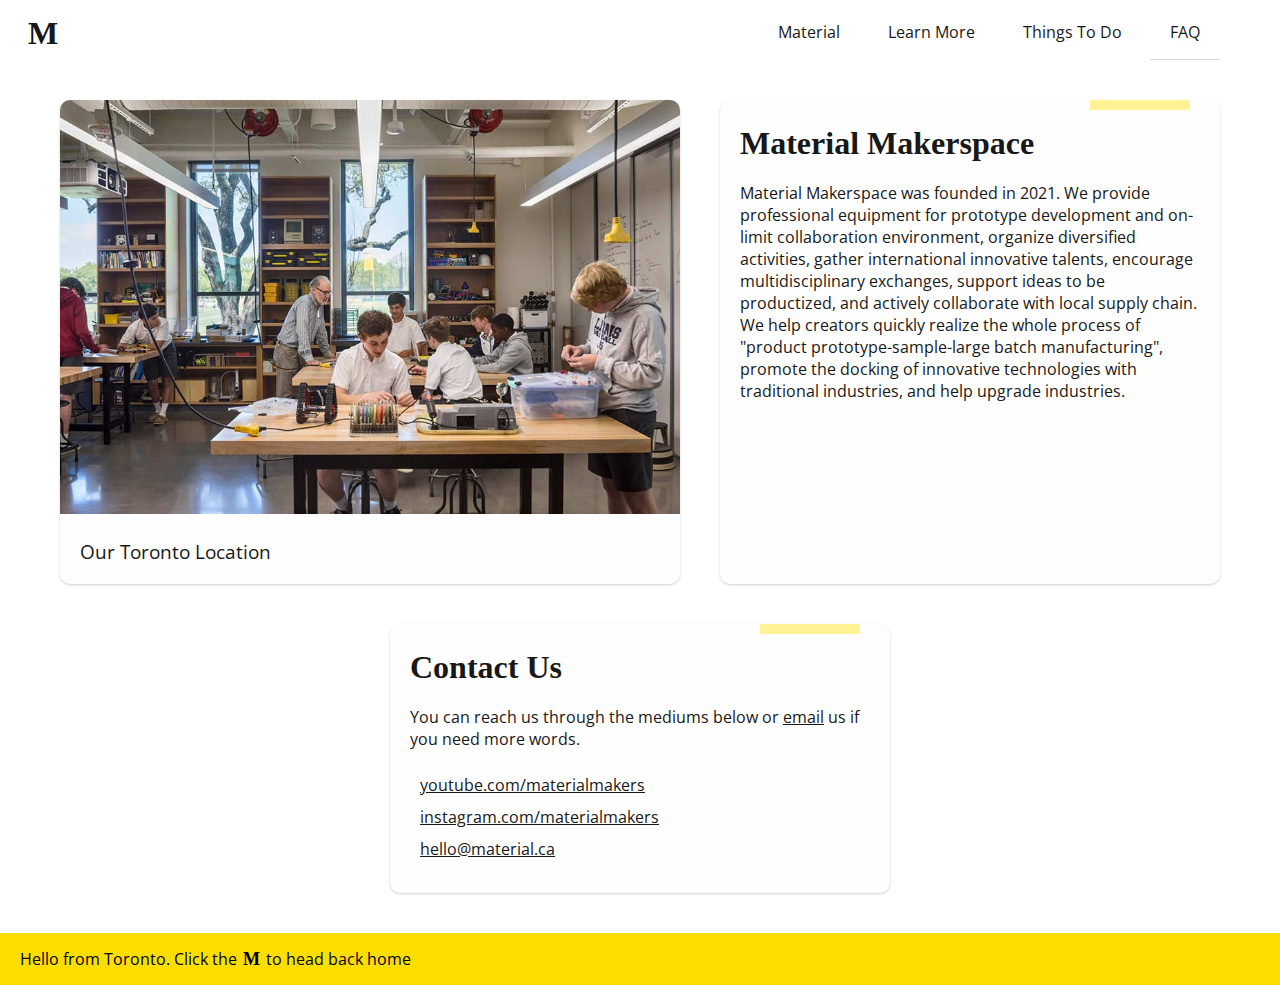
==== faq.html @ 5d3c2c6b "Initial push" ====
<!DOCTYPE html>
<html lang="en">

<head>
    <meta charset="UTF-8">
    <meta name="viewport" content="width=device-width, initial-scale=1.0,maximum-scale=1.0, user-scalable=0" />
    <meta name="description" content="Material Makespace; Welcome!">
    <title>Material Makespace</title>
    <link rel="icon" type="image/x-icon" href="assets/favicon.ico">
    <link rel="stylesheet" type="text/css" href="css/styles.css">
</head>

<body>
    <!-- NAV element -->
    <nav>
        <div class="hamburgerbtn">
            <input type="checkbox" id="hamburger">
            <div class="bar"></div>
            <div class="bar"></div>
            <div class="bar"></div>
            <ul>
                <li><a href="/index.html">Material</a></li>
                <li><a href="/learn.html">Learn More</a></li>
                <li><a href="/things.html">Things To Do</a></li>
                <li class="current"><a href="/faq.html">FAQ</a></li>
            </ul>
        </div>
        <a href="/index.html">
            <div class="logo">M</div>
        </a>
    </nav>

    <main>
        <div class="card-container">
            <div class="fade-in image-card">
                <img class="top-img" src="assets/landing2.jpg" alt="Brian Latchman">
                <img src="assets/landing.jpg" alt="Brian Latchman">
                <h3 class="card-content">Our Toronto Location</h3>
            </div>
            <div class="card fade-in">
                <div class="card-accent"></div>
                <div class='spacer'></div>
                <h1 class="title">Material Makerspace</h1>
                <div class='spacer'></div>
                <p>
                    Material Makerspace was founded in
                    2021. We provide professional equipment for
                    prototype development and on-limit
                    collaboration environment, organize
                    diversified activities, gather international
                    innovative talents, encourage multidisciplinary exchanges, support ideas to be
                    productized, and actively collaborate with
                    local supply chain. We help creators quickly
                    realize the whole process of "product
                    prototype-sample-large batch manufacturing",
                    promote the docking of innovative
                    technologies with traditional industries, and
                    help upgrade industries.
                </p>
            </div>
            <div class="card fade-in">
                <div class="card-accent"></div>
                <div class='spacer'></div>
                <h1 class="title">Contact Us</h1>
                <div class='spacer'></div>
                <p>
                    You can reach us through the mediums below or <a href="#">email</a> us if
                    you need more words.
                </p>
                <br>
                <a href="#" target="_blank" class="icon-link">
                    <span>youtube.com/materialmakers</span>
                </a>
                <br>
                <div class='spacer'></div>
                <a href="#" target="_blank" class="icon-link">
                    <span>instagram.com/materialmakers</span>
                </a>
                <br>
                <div class='spacer'></div>
                <a href="#" target="_blank" class="icon-link">
                    <span>hello@material.ca</span>
                </a>
                <div class='spacer'></div>
                <div class='spacer'></div>
                <div class='spacer'></div>
            </div>
        </div>
    </main>

    <footer class="footer-container fade-in">
        <p>Hello from Toronto. Click the
        <div class="logo-foot">M</div> to head back home</p>
    </footer>

</body>

</html>
---- css/styles.css ----
@import url('https://fonts.googleapis.com/css2?family=Open+Sans:wght@400;700&display=swap');
* {
    padding: 0;
    margin: 0;
    text-decoration: none;
    box-sizing: border-box;
}

/* Scrollbar & Selection */

::-moz-selection {
    background: #d1d1d1;
}

::selection {
    background: #d1d1d1;
}

::-webkit-scrollbar {
    width: 10px;
}

::-webkit-scrollbar-track {
    background: #f8f8f8;
}

::-webkit-scrollbar-thumb {
    background: #d4d4d4;
}

::-webkit-scrollbar-thumb:hover {
    background: #acacac;
}

/* Base styles */

body {
    font-family: 'Open Sans', Arial, Helvetica, sans-serif;
    color: #181818;
    background-color: #ffffff;
    margin: 0;
    padding-top: 60px;
    display: flex;
    flex-wrap: nowrap;
    flex-direction: column;
    min-height: 100vh;
}

a:link, a:visited {
    color: #181818;
    text-decoration: underline;
}

a:hover {
    color: #52a9ff;
}

main {
    flex-grow: 1;
}

nav {
    list-style: none;
    background: #fff;
    height: 60px;
    width: 100%;
    position: fixed;
    top: 0;
    z-index: 3;
    margin-left: calc(100vw - 100%);
}

nav ul {
    float: right;
    margin-right: 20px;
    z-index: 3;
    list-style: none;
}

nav ul li {
    display: inline-block;
    line-height: 54px;
}

nav div ul li a:link, nav div ul li a:visited {
    color: #181818;
    font-size: 16px;
    padding: 10px 20px;
    font-family: 'Open Sans', Arial, Helvetica, sans-serif;
    text-decoration: none;
}

nav a:visited:hover, nav a:link:hover {
    color: #181818;
}

nav a:hover {
    border-radius: 6px;
    background: rgba(0, 0, 0, 0.096);
    transition: .5s;
}

img {
    border-radius: 10px 10px 0 0;
    width: 100%;
}

/* Classes */

.top-img {
    position: absolute;
    top: 0;
    left: 0;
    opacity: 0;
    transition: 0.3s;
}

.top-img:hover {
    opacity: 1;
}

.title {
    font-family: Georgia, Times, 'Times New Roman', serif;
    padding: 10px 10px 10px 0px;
}

.logo {
    font-family: Georgia, Times, 'Times New Roman', serif;
    color: #181818;
    font-size: 32px;
    position: absolute;
    top: 5px;
    left: 10px;
    padding: 10px 18px;
    font-weight: bold;
    transform: none;
    transition: transform .4s ease;
    z-index: 4;
    margin-left: calc(-100vw + 100%);
}

.logo-foot {
    font-family: Georgia, Times, 'Times New Roman', serif;
    color: #000;
    line-height: 22px;
    padding: 0px 6px;
    font-size: 18px;
    font-weight: bold;
}

.logo:hover {
    transform: rotate(360deg);
}

.hamburgerbtn {
    font-size: 30px;
    color: #181818;
    float: right;
    margin-right: 40px;
    position: relative;
}

.bar {
    width: 26px;
    height: 4px;
    margin: 5px 0px;
    background: #181818;
    transition: transform .4s ease;
    display: none;
}

.card, .image-card {
    background-color: #fefefe;
}

.card-accent {
    display: none;
}

.card-container {
    display: flex;
    flex-direction: row;
    flex-wrap: wrap;
    justify-content: center;
}

.footer-container {
    background: #fbde00;
    width: 100%;
    color: #000;
    display: flex;
    flex-wrap: wrap;
    justify-content: flex-start;
    padding: 15px 20px;
}

.icon {
    width: 30px;
    height: 30px;
    vertical-align: middle;
    padding-bottom: 3px;
}

.spacer {
    padding: 5px;
}

.icon-link {
    vertical-align: middle;
    margin: 10px;
    line-height: 1px;
}

.card, .image-card, .youtube-card {
    padding: 5px 20px;
    width: 100vw;
}

.image-card, .youtube-card {
    padding: 0px;
}

.video-player {
    border: none;
    width: 100%;
}

.card-content {
    padding: 20px;
    font-weight: 400;
}

.tor-card {
    margin: 20px;
}

.current:after {
    border-bottom: 1px solid #5858583f;
    animation-name: current-in;
    animation-duration: 0.5s;
    content: '';
    display: block;
}

/* Animations */

.fade-in {
    animation-name: fade-in;
    animation-duration: 2s;
}

@keyframes fade-in {
    from {
        opacity: 0;
    }
    to {
        opacity: 1;
    }
}

@keyframes current-in {
    from {
        width: 0px;
    }
    to {
        width: 100%;
    }
}

.row {
    display: flex;
    flex-wrap: wrap;
    padding: 0 6px;
}

.column {
    flex: 25%;
    max-width: 25%;
    padding: 0 6px;
}

.column img {
    margin: 5px 0px;
    vertical-align: middle;
}

#hamburger {
    position: absolute;
    opacity: 0;
    width: 26px;
    height: 30px;
    z-index: 3;
    display: none;
}

#hamburger:checked+div {
    transform: rotate(-45deg) translate(-6.5px, 6.5px);
}

#hamburger:checked+div+div {
    transform: rotate(45deg);
}

#hamburger:checked+div+div+div {
    transform: rotate(45deg) translate(-6.5px, -6.5px);
}

/* Media Queries */

@media only screen and (min-width: 768px) {
    .about-container {
        flex: 1;
        min-width: 560px;
    }
    .card-accent {
        display: block;
        width: 100px;
        background-color: #fff395;
        height: 10px;
        position: absolute;
        right: 30px;
        top: 0px;
        z-index: 1;
        transition: background-color 0.5s ease;
    }
    .card, .image-card, .youtube-card {
        position: relative;
        border-radius: 10px;
        box-shadow: 0 1px 3px rgba(0, 0, 0, 0.1), 0 1px 2px rgba(0, 0, 0, 0.1);
        transition: all 0.3s cubic-bezier(.25, .8, .25, 1);
        margin: 20px;
        width: 620px;
    }
    .card {
        width: 500px;
    }
    .youtube-card {
        background-color: #fff395;
        transition: background-color 1s ease, box-shadow 0.3s cubic-bezier(.25, .8, .25, 1);
    }
    .card:hover, .image-card:hover, .youtube-card:hover {
        box-shadow: 0 14px 28px rgba(0, 0, 0, 0.1), 0 10px 10px rgba(0, 0, 0, 0.05);
    }
    .card:hover .card-accent, .youtube-card:hover, .image-card:hover .card-accent {
        background-color: #fbde00;
    }
    .card-container {
        margin: 20px;
    }
}

@media only screen and (max-width: 768px) {
    label.logo {
        font-size: 30px;
        padding-left: 50px;
    }
    .hamburgerbtn, #hamburger, .bar {
        display: block;
    }
    .hamburgerbtn {
        top: 15px;
    }
    nav div ul {
        position: fixed;
        width: 100%;
        height: 100vh;
        background: #fbde00;
        top: 60px;
        left: -100%;
        text-align: left;
        transition: all .5s;
    }
    nav div ul li {
        width: 100%;
        line-height: 45px;
    }
    nav div ul li a:link {
        font-size: 30px;
        display: block;
    }
    #hamburger:checked~ul {
        left: 0;
    }
    .column {
        flex: 100%;
        max-width: 100%;
        margin: 0px 15px;
    }

    img {
        border-radius: 0;
    }

    .top-img {
        display: none;
    }
    .card, .image-card {
        background-color: #F4F6F8;
    }
    .tor-card {
        margin: 0;
    }
}
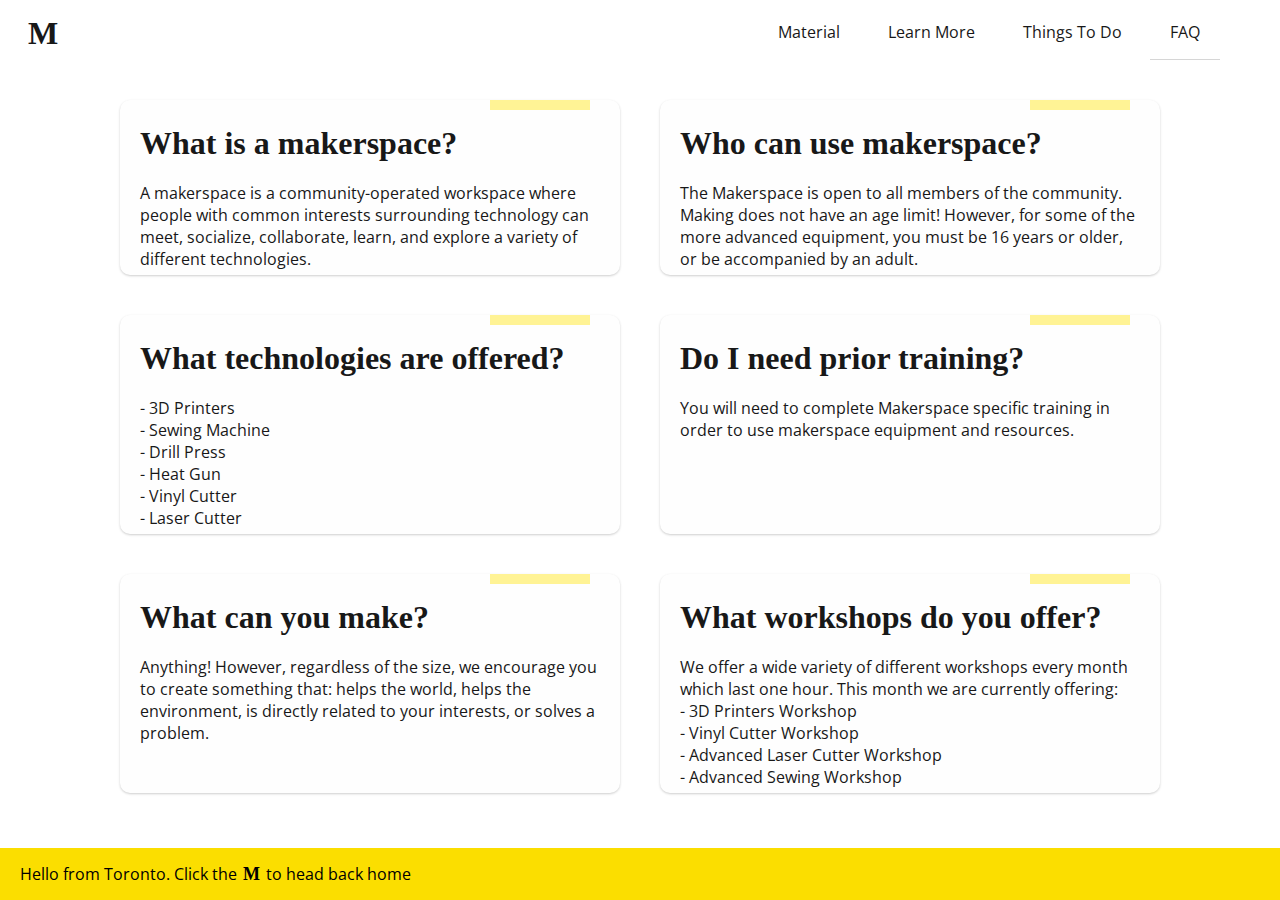
==== commit 836d4f6e: "Routing" ====
--- a/faq.html
+++ b/faq.html
@@ -19,10 +19,10 @@
             <div class="bar"></div>
             <div class="bar"></div>
             <ul>
-                <li><a href="/index.html">Material</a></li>
-                <li><a href="/learn.html">Learn More</a></li>
-                <li><a href="/things.html">Things To Do</a></li>
-                <li class="current"><a href="/faq.html">FAQ</a></li>
+                <li><a href="index">Material</a></li>
+                <li><a href="learn">Learn More</a></li>
+                <li><a href="things">Things To Do</a></li>
+                <li class="current"><a href="faq">FAQ</a></li>
             </ul>
         </div>
         <a href="/index.html">
@@ -32,58 +32,72 @@
 
     <main>
         <div class="card-container">
-            <div class="fade-in image-card">
-                <img class="top-img" src="assets/landing2.jpg" alt="Brian Latchman">
-                <img src="assets/landing.jpg" alt="Brian Latchman">
-                <h3 class="card-content">Our Toronto Location</h3>
-            </div>
             <div class="card fade-in">
                 <div class="card-accent"></div>
                 <div class='spacer'></div>
-                <h1 class="title">Material Makerspace</h1>
+                <h1 class="title">What is a makerspace?</h1>
                 <div class='spacer'></div>
                 <p>
-                    Material Makerspace was founded in
-                    2021. We provide professional equipment for
-                    prototype development and on-limit
-                    collaboration environment, organize
-                    diversified activities, gather international
-                    innovative talents, encourage multidisciplinary exchanges, support ideas to be
-                    productized, and actively collaborate with
-                    local supply chain. We help creators quickly
-                    realize the whole process of "product
-                    prototype-sample-large batch manufacturing",
-                    promote the docking of innovative
-                    technologies with traditional industries, and
-                    help upgrade industries.
+                    A makerspace is a community-operated workspace where people with common interests surrounding
+                    technology can meet, socialize, collaborate, learn, and explore a variety of different technologies.
                 </p>
             </div>
             <div class="card fade-in">
                 <div class="card-accent"></div>
                 <div class='spacer'></div>
-                <h1 class="title">Contact Us</h1>
+                <h1 class="title">Who can use makerspace?</h1>
                 <div class='spacer'></div>
                 <p>
-                    You can reach us through the mediums below or <a href="#">email</a> us if
-                    you need more words.
+                    The Makerspace is open to all members of the community. Making does not have an age limit! However,
+                    for some of the more advanced equipment, you must be 16 years or older, or be accompanied by an
+                    adult.
                 </p>
-                <br>
-                <a href="#" target="_blank" class="icon-link">
-                    <span>youtube.com/materialmakers</span>
-                </a>
-                <br>
+            </div>
+            <div class="card fade-in">
+                <div class="card-accent"></div>
                 <div class='spacer'></div>
-                <a href="#" target="_blank" class="icon-link">
-                    <span>instagram.com/materialmakers</span>
-                </a>
-                <br>
+                <h1 class="title">What technologies are offered?</h1>
                 <div class='spacer'></div>
-                <a href="#" target="_blank" class="icon-link">
-                    <span>hello@material.ca</span>
-                </a>
+                <p>- 3D Printers</p>
+                <p>- Sewing Machine</p>
+                <p>- Drill Press</p>
+                <p>- Heat Gun</p>
+                <p>- Vinyl Cutter</p>
+                <p>- Laser Cutter</p>
+            </div>
+            <div class="card fade-in">
+                <div class="card-accent"></div>
                 <div class='spacer'></div>
+                <h1 class="title">Do I need prior training?</h1>
                 <div class='spacer'></div>
+                <p>
+                    You will need to complete Makerspace specific training in order to use makerspace equipment and
+                    resources.
+                </p>
+            </div>
+            <div class="card fade-in">
+                <div class="card-accent"></div>
                 <div class='spacer'></div>
+                <h1 class="title">What can you make?</h1>
+                <div class='spacer'></div>
+                <p>
+                    Anything! However, regardless of the size, we encourage you to create something that: helps the
+                    world, helps the environment, is directly related to your interests, or solves a problem.
+                </p>
+            </div>
+            <div class="card fade-in">
+                <div class="card-accent"></div>
+                <div class='spacer'></div>
+                <h1 class="title">What workshops do you offer?</h1>
+                <div class='spacer'></div>
+                <p>
+                    We offer a wide variety of different workshops every month which last one hour. This month we are
+                    currently offering:
+                </p>
+                <p>- 3D Printers Workshop</p>
+                <p>- Vinyl Cutter Workshop</p>
+                <p>- Advanced Laser Cutter Workshop</p>
+                <p>- Advanced Sewing Workshop</p>
             </div>
         </div>
     </main>
